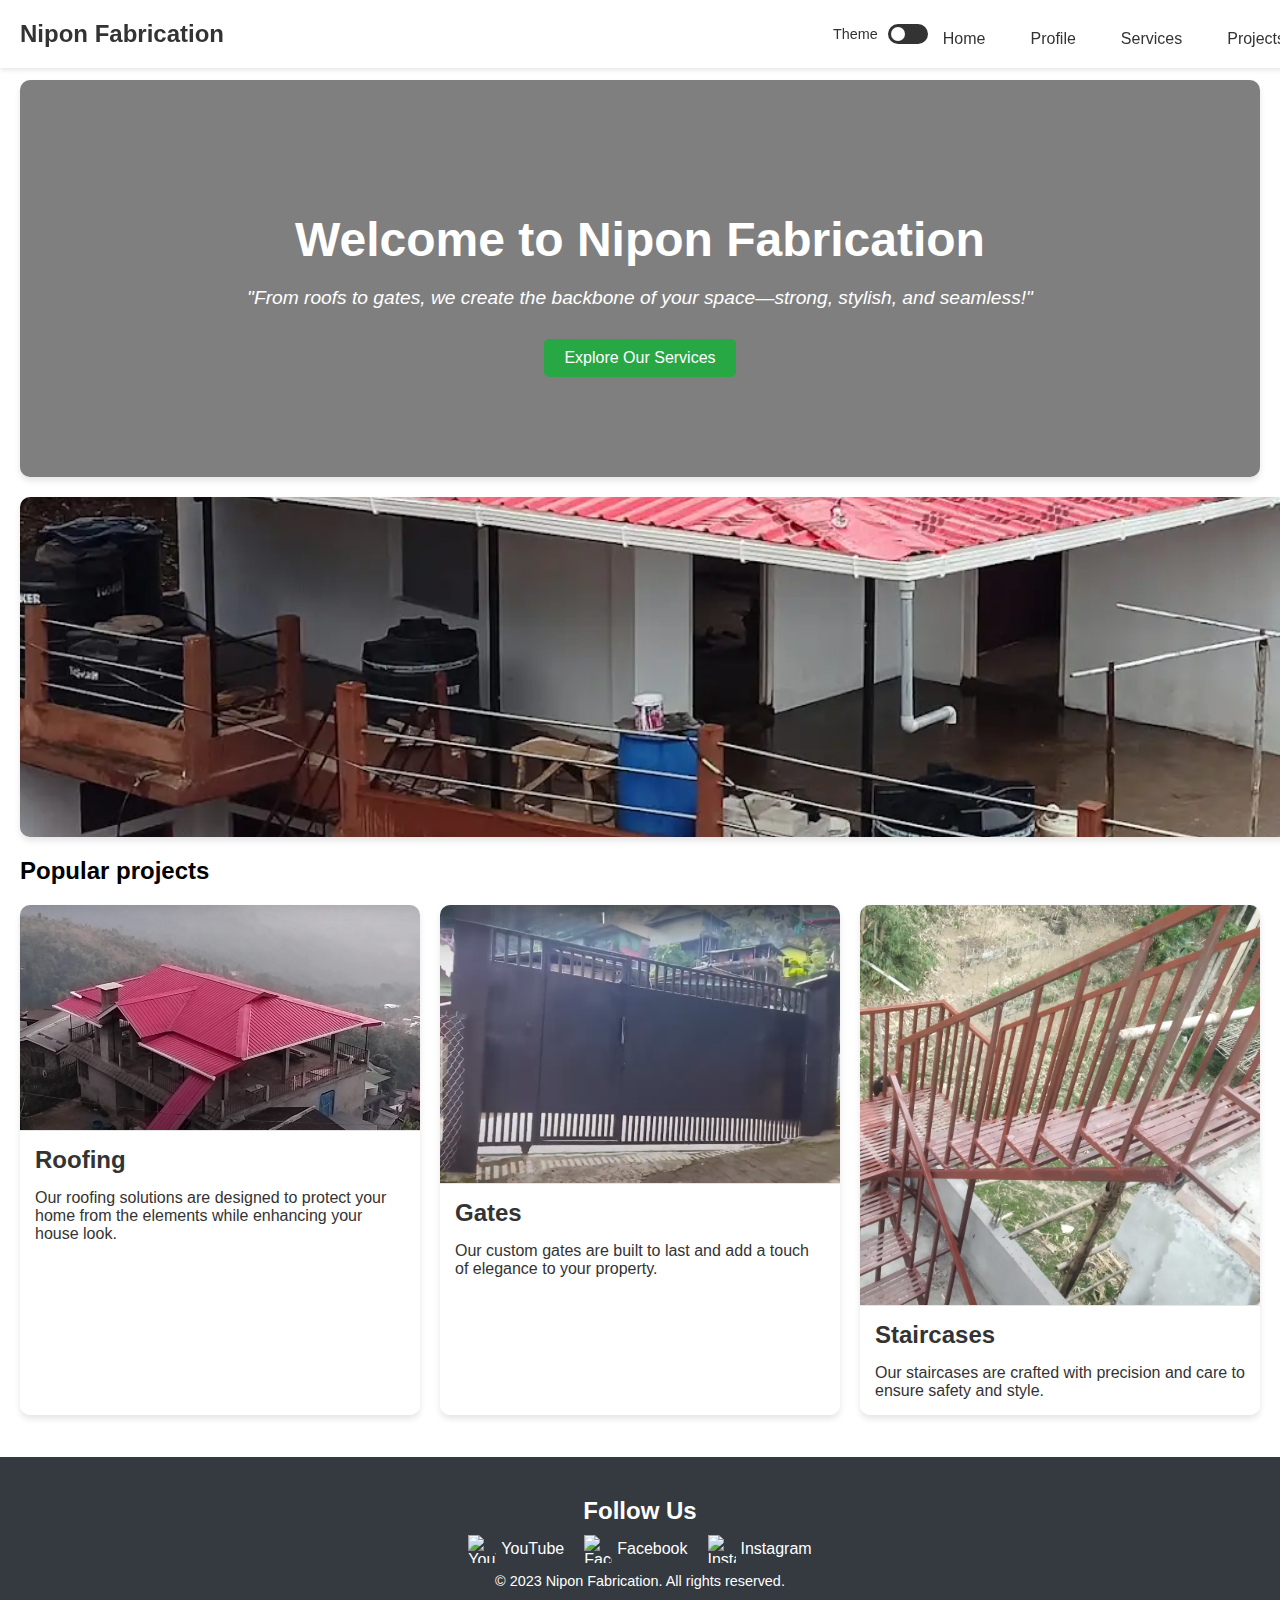
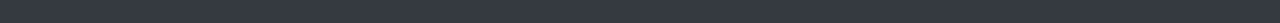
==== index.html @ 6c07084a "Initial commit" ====
<!DOCTYPE html>
<html lang="en">
<head>
    <!-- tag-start -->

    <!-- tag-end -->
    <meta charset="UTF-8">
    <meta name="viewport" content="width=device-width, initial-scale=1.0">
    <title>Nipon Fabrication</title>
    <link rel="stylesheet" href="styles/styles.css">
    <script>
        function toggleDarkMode() {
            const isDarkMode = document.body.classList.toggle('dark-mode');
            document.body.classList.toggle('light-mode', !isDarkMode);
            localStorage.setItem('theme', isDarkMode ? 'dark' : 'light');
        }

        // Apply the saved theme on page load
        document.addEventListener('DOMContentLoaded', () => {
            const savedTheme = localStorage.getItem('theme') || 'light';
            document.body.classList.add(savedTheme + '-mode');
        });
    </script>
    <style>
        .hero-section {
            text-align: center;
            padding: 100px 20px;
            color: var(--text-light);
            background: linear-gradient(to bottom, rgba(0, 0, 0, 0.5), rgba(0, 0, 0, 0.5)), url('/assets/images/hero-bg.jpg');
            background-size: cover;
            background-position: center;
        }
        .hero-section h1 {
            font-size: 3rem;
            margin-bottom: 20px;
        }
        .hero-section p {
            font-size: 1.2rem;
            margin-bottom: 30px;
        }
        .hero-section .cta-button {
            padding: 10px 20px;
            font-size: 1rem;
            color: var(--text-light);
            background-color: var(--accent-color);
            border: none;
            border-radius: 5px;
            cursor: pointer;
            transition: background-color 0.3s ease;
        }
        .hero-section .cta-button:hover {
            background-color: var(--primary-color); /* Red */
        }
    </style>
</head>
<body class="light-mode">

    <!-- DOC HEADER -->

    <header>
        <nav class="parallax-navbar">
            <div style="display: flex; align-items: center; justify-content: space-between; width: 100%;">
                <h1 style="margin: 0; font-size: 1.5rem; color: var(--link-color, #333);">Nipon Fabrication</h1>
                <div class="theme-switch-container" style="margin-left: auto;">
                    <label for="theme-switch" style="font-size: 0.9rem; color: var(--link-color, #333);">
                        Theme
                    </label>
                    <label class="theme-switch">
                        <input id="theme-switch" type="checkbox" onchange="toggleDarkMode()">
                        <span class="theme-switch-slider"></span>
                    </label>
                </div>
            </div>
            <div style="display: flex; gap: 15px; align-items: center; margin-top: 10px;">
                <a href="index.html">Home</a>
                <a href="profile.html">Profile</a>
                <a href="services.html">Services</a>
                <a href="projects.html">Projects</a>
            </div>
        </nav>
    </header>

    <!-- MAIN BODY -->

    <main>
        <section class="hero-section slide-in">
            <h1>Welcome to Nipon Fabrication</h1>
            <p><em>"From roofs to gates, we create the backbone of your space—strong, stylish, and seamless!"</em></p>
            <button class="cta-button" onclick="location.href='services.html'">Explore Our Services</button>
        </section>
        <section class="parallax-section slide-in" style="background-image: url('/assets/images/parallax.webp');">
            <!-- Add content here if needed -->
        </section>
        
        <h2 class="slide-in">Popular projects</h2>
        <div class="project-grid slide-in">
            <div class="project-card">
                <img src="/assets/images/roofingA.png" alt="Project 1" width="100%">
                <h3>Roofing</h3>
                <p>Our roofing solutions are designed to protect your home from the elements while enhancing your house look.</p>
            </div>
            <div class="project-card">
                <img src="/assets/images/gateA.png" alt="Project 2" width="100%">
                <h3>Gates</h3>
                <p>Our custom gates are built to last and add a touch of elegance to your property.</p>
            </div>
            <div class="project-card">
                <img src="/assets/images/stairsA.webp" alt="Project 3" width="100%">
                <h3>Staircases</h3>
                <p>Our staircases are crafted with precision and care to ensure safety and style.</p>
            </div>
        </div>
    </main>

    <!-- DOC FOOTER -->
    <footer>
        <h2>Follow Us</h2>
        <div class="social-links">
            <a href="https://www.youtube.com/@niponfabrication4339" target="_blank">
                <img class="icon" width="28" height="28" src="https://img.icons8.com/color/48/youtube-play.png" alt="YouTube"> YouTube
            </a>
            <a href="https://www.facebook.com/profile.php?id=100083563080741" target="_blank">
                <img width="28" height="28" src="https://img.icons8.com/color/48/facebook-new.png" alt="Facebook"> Facebook
            </a>
            <a href="https://www.instagram.com/nipon_fabrication_/?hl=en" target="_blank">
                <img width="28" height="28" src="https://img.icons8.com/color/48/instagram-new--v1.png" alt="Instagram"> Instagram
            </a>
        </div>
        <p>&copy; 2023 Nipon Fabrication. All rights reserved.</p>
    </footer>
</body>
</html>
---- styles/styles.css ----
body {
    margin: 0;
    padding-top: 60px;
    transition: background 0.3s ease, color 0.3s ease;
    font-family: Arial, sans-serif;
}
main {
    padding: 20px;
}
footer {
    padding: 20px;
    text-align: center;
}
body.light-mode {
    --navbar-bg: rgba(255, 255, 255, 0.8);
    --link-color: #333;
    --link-hover-color: #007bff;
    background: #fff;
    color: #000;
}
body.dark-mode {
    --navbar-bg: rgba(0, 0, 0, 0.8);
    --link-color: #fff;
    --link-hover-color: #00bfff;
    background: #121212;
    color: #fff;
}
.parallax-section {
    width: 100%;
    height: 300px;
    background-size: cover;
    background-position: center;
    background-attachment: fixed;
}
.parallax-navbar {
    position: fixed;
    top: 0;
    width: 100%;
    z-index: 1000;
    background: rgba(255, 255, 255, 0.8); /* Set background to white */
    backdrop-filter: blur(10px);
    box-shadow: 0 2px 5px rgba(0, 0, 0, 0.1);
    display: flex;
    justify-content: space-between;
    align-items: center;
    padding: 10px 20px;
    transition: background 0.3s ease;
    color: var(--link-color, #333);
}
.theme-switch-container {
    margin-left: auto;
    display: flex;
    align-items: center;
}
.theme-switch {
    position: relative;
    display: inline-block;
    width: 40px;
    height: 20px;
    margin-left: 10px;
}
.theme-switch input {
    opacity: 0;
    width: 0;
    height: 0;
}
.theme-switch-slider {
    position: absolute;
    cursor: pointer;
    top: 0;
    left: 0;
    right: 0;
    bottom: 0;
    background-color: var(--link-color, #333);
    border-radius: 20px;
    transition: background-color 0.3s ease;
}
.theme-switch-slider:before {
    position: absolute;
    content: '';
    height: 14px;
    width: 14px;
    left: 3px;
    bottom: 3px;
    background-color: white;
    border-radius: 50%;
    transition: transform 0.3s ease;
}
input:checked + .theme-switch-slider {
    background-color: var(--link-hover-color, #007bff);
}
input:checked + .theme-switch-slider:before {
    transform: translateX(20px);
}
.parallax-navbar a {
    text-decoration: none;
    color: var(--link-color, #333); /* Default link color */
    padding: 10px 15px;
    display: inline-block;
    position: relative;
    transition: color 0.3s ease;
}
.parallax-navbar a::after {
    content: '';
    position: absolute;
    left: 0;
    bottom: 0;
    width: 0;
    height: 2px;
    background-color: var(--primary-color); /* Underline matches hover color */
    transition: width 0.3s ease;
}
.parallax-navbar a:hover::after {
    width: 100%;
}
.parallax-navbar a:hover {
    color: var(--primary-color); /* Change to primary color on hover */
}
.navbar-toggle {
    cursor: pointer;
    padding: 5px 10px;
    background: none;
    margin-right: 40px;
    font-size: 14px;
    border: 1px solid;
    border-radius: 5px;
    color: var(--link-color, #333);
    transition: 0.5s ease;
}
.navbar-toggle:hover {
    background-color: black;
    color: white;
    transition: 0.5s ease;
}
body.dark-mode .navbar-toggle {
    background-color: black;
    border: 1px solid white;
    color: white;
    transition: 0.5s ease;
}
body.dark-mode .navbar-toggle:hover {
    background-color: white;
    color: black;
    transition: 0.5s ease;
}
.project-grid {
    display: grid;
    grid-template-columns: repeat(auto-fit, minmax(300px, 1fr));
    gap: 20px;
    margin-top: 20px;
}
.project-card {
    background: var(--navbar-bg, rgba(255, 255, 255, 0.8));
    border-radius: 10px;
    box-shadow: 0 4px 6px rgba(0, 0, 0, 0.1);
    overflow: hidden;
    transition: transform 0.3s ease, box-shadow 0.3s ease;
}
.project-card img {
    display: block;
    width: 100%;
    height: auto;
    border-bottom: 1px solid rgba(0, 0, 0, 0.1);
}
.project-card h3 {
    margin: 15px;
    font-size: 1.5rem;
    color: var(--link-color, #333);
}
.project-card p {
    margin: 0 15px 15px;
    font-size: 1rem;
    color: var(--link-color, #555);
}
.project-card:hover {
    transform: translateY(-5px);
    box-shadow: 0 6px 10px rgba(0, 0, 0, 0.15);
}
.project-list {
    list-style-type: none;
    padding: 0;
    margin: 20px 0;
    font-size: 1.1rem;
    color: var(--link-color, #333);
}
.project-list li {
    margin-bottom: 10px;
    transition: transform 0.3s ease, color 0.3s ease;
}
.project-list li a {
    text-decoration: none;
    color: var(--link-color, #333);
    padding: 5px 10px;
    border-radius: 5px;
    transition: background-color 0.3s ease, color 0.3s ease;
}
.project-list li a:hover {
    background-color: var(--link-hover-color, #007bff);
    color: white;
}
.project-list li:hover {
    transform: translateX(5px);
}
@keyframes fadeIn {
    from {
        opacity: 0;
        transform: translateY(20px);
    }
    to {
        opacity: 1;
        transform: translateY(0);
    }
}
.hero-section, .project-card {
    animation: fadeIn 0.8s ease-in-out;
}
@keyframes slideIn {
    from {
        transform: translateX(-100%);
        opacity: 0;
    }
    to {
        transform: translateX(0);
        opacity: 1;
    }
}

.slide-in {
    animation: slideIn 0.8s ease-in-out;
}
@media (max-width: 768px) {
    .parallax-navbar {
        flex-direction: column;
        align-items: flex-start;
    }
    .parallax-navbar a {
        padding: 5px 10px;
    }
    .hero-section h1 {
        font-size: 2rem;
    }
    .hero-section p {
        font-size: 1rem;
    }
    .hero-section .cta-button {
        font-size: 0.9rem;
        padding: 8px 15px;
    }
    .project-card h3 {
        font-size: 1.2rem;
    }
    .project-card p {
        font-size: 0.9rem;
    }
}
@media (max-width: 768px) {
    .project-list {
        font-size: 1rem;
        padding: 0 10px;
    }
    .project-list li {
        margin-bottom: 8px;
    }
    .project-list li a {
        padding: 8px 12px;
        font-size: 0.9rem;
    }
}
iframe {
    width: 100%;
    margin-bottom: 20px;
    height: 250px;
    border: 2px solid blue;
    border-radius: 10px;
}
iframe:hover {
    border: 2px solid red;
}
h4 {
    margin-top: 15px;
    font-size: 1.2rem;
    text-align: center;
    color: var(--link-color, #333);
    font-weight: bold;
}
.center {
    text-align: center;
}
.btn {
    background-color: red;
    color: white;
    border: 2px solid transparent;
    border-radius: 10px;
    padding: 5px 10px;
}
.btn:hover {
    background-color: white;
    color: red;
    border: 2px solid red;
    box-shadow: 3px 2px 4px;
}
.btn:active {
    background: linear-gradient(red, white);
    color: black;
}
.profile-container {
    text-align: center;
    margin-top: 50px;
}
.profile-card {
    max-width: 600px;
    margin: 0 auto;
    background: var(--navbar-bg, rgba(255, 255, 255, 0.8));
    border: 2px solid black;
    border-radius: 10px;
    overflow: hidden;
}
.profile-header {
    background-color: black;
    color: white;
    padding: 15px;
}
.profile-body {
    padding: 20px;
}
.profile-image {
    border-radius: 50%;
    width: 150px;
    margin: 10px 0;
}
.profile-name {
    margin-top: 15px;
    font-size: 1.5rem;
    font-weight: bold;
}
.profile-title {
    font-size: 1.2rem;
    color: var(--link-color, #555);
}
.profile-quote {
    font-style: italic;
    margin: 10px 0;
}
.skills-list {
    list-style: none;
    padding: 0;
    margin: 10px 0;
    text-align: left;
}
.skills-list li {
    margin: 5px 0;
}
.section-title {
    margin-top: 20px;
    font-size: 1.3rem;
    font-weight: bold;
}
.video-container {
    margin-top: 20px;
    height: 250px;
    border: 2px solid blue;
    border-radius: 10px;
    overflow: hidden;
}
.video-container iframe {
    width: 100%;
    height: 250px;
}
#location {
    text-decoration: none;
    color: green;
    font-size: 1rem;
}
#location:hover {
    text-decoration: underline;
}
#location:active {
    color: red;
}
footer {
    background-color: var(--background-dark);
    color: var(--text-light);
    text-align: center;
    padding: 20px;
    margin-top: 20px;
    border-top: 2px solid white;
}
footer h2 {
    font-size: 1.5rem;
    margin-bottom: 10px;
}
footer .social-links {
    display: flex;
    justify-content: center;
    gap: 20px;
    margin-bottom: 10px;
}
footer .social-links a {
    text-decoration: none;
    color: white;
    font-size: 1rem;
    display: flex;
    align-items: center;
    gap: 5px;
    transition: color 0.3s ease;
}
footer .social-links a:hover {
    color: #00bfff;
}
footer p {
    font-size: 0.9rem;
    margin-top: 10px;
}
section {
    background-color: var(--background-light);
    color: var(--text-dark);
    padding: 20px;
    margin-bottom: 20px;
    border-radius: 10px;
    box-shadow: 0 4px 6px rgba(0, 0, 0, 0.1);
}
section h2 {
    color: var(--primary-color);
}
section img {
    margin: 15px 0;
    border-radius: 10px;
    box-shadow: 0 4px 6px rgba(0, 0, 0, 0.1);
    border: 2px solid var(--primary-color);
}
:root {
    --primary-color: #ff0000;
    --secondary-color: #6c757d;
    --accent-color: #28a745;
    --background-light: #f8f9fa;
    --background-dark: #343a40;
    --text-light: #ffffff;
    --text-dark: #212529;
}
.hero-section {
    background: linear-gradient(to bottom, rgba(0, 0, 0, 0.5), rgba(0, 0, 0, 0.5)), url('/assets/images/hero-bg.jpg');
    background-size: cover;
    background-position: center;
    color: var(--text-light);
}
.hero-section .cta-button {
    background-color: var(--accent-color);
    color: var(--text-light);
}
.hero-section .cta-button:hover {
    background-color: var(--primary-color);
}
footer a {
    color: var(--accent-color);
}
footer a:hover {
    color: var(--primary-color);
}
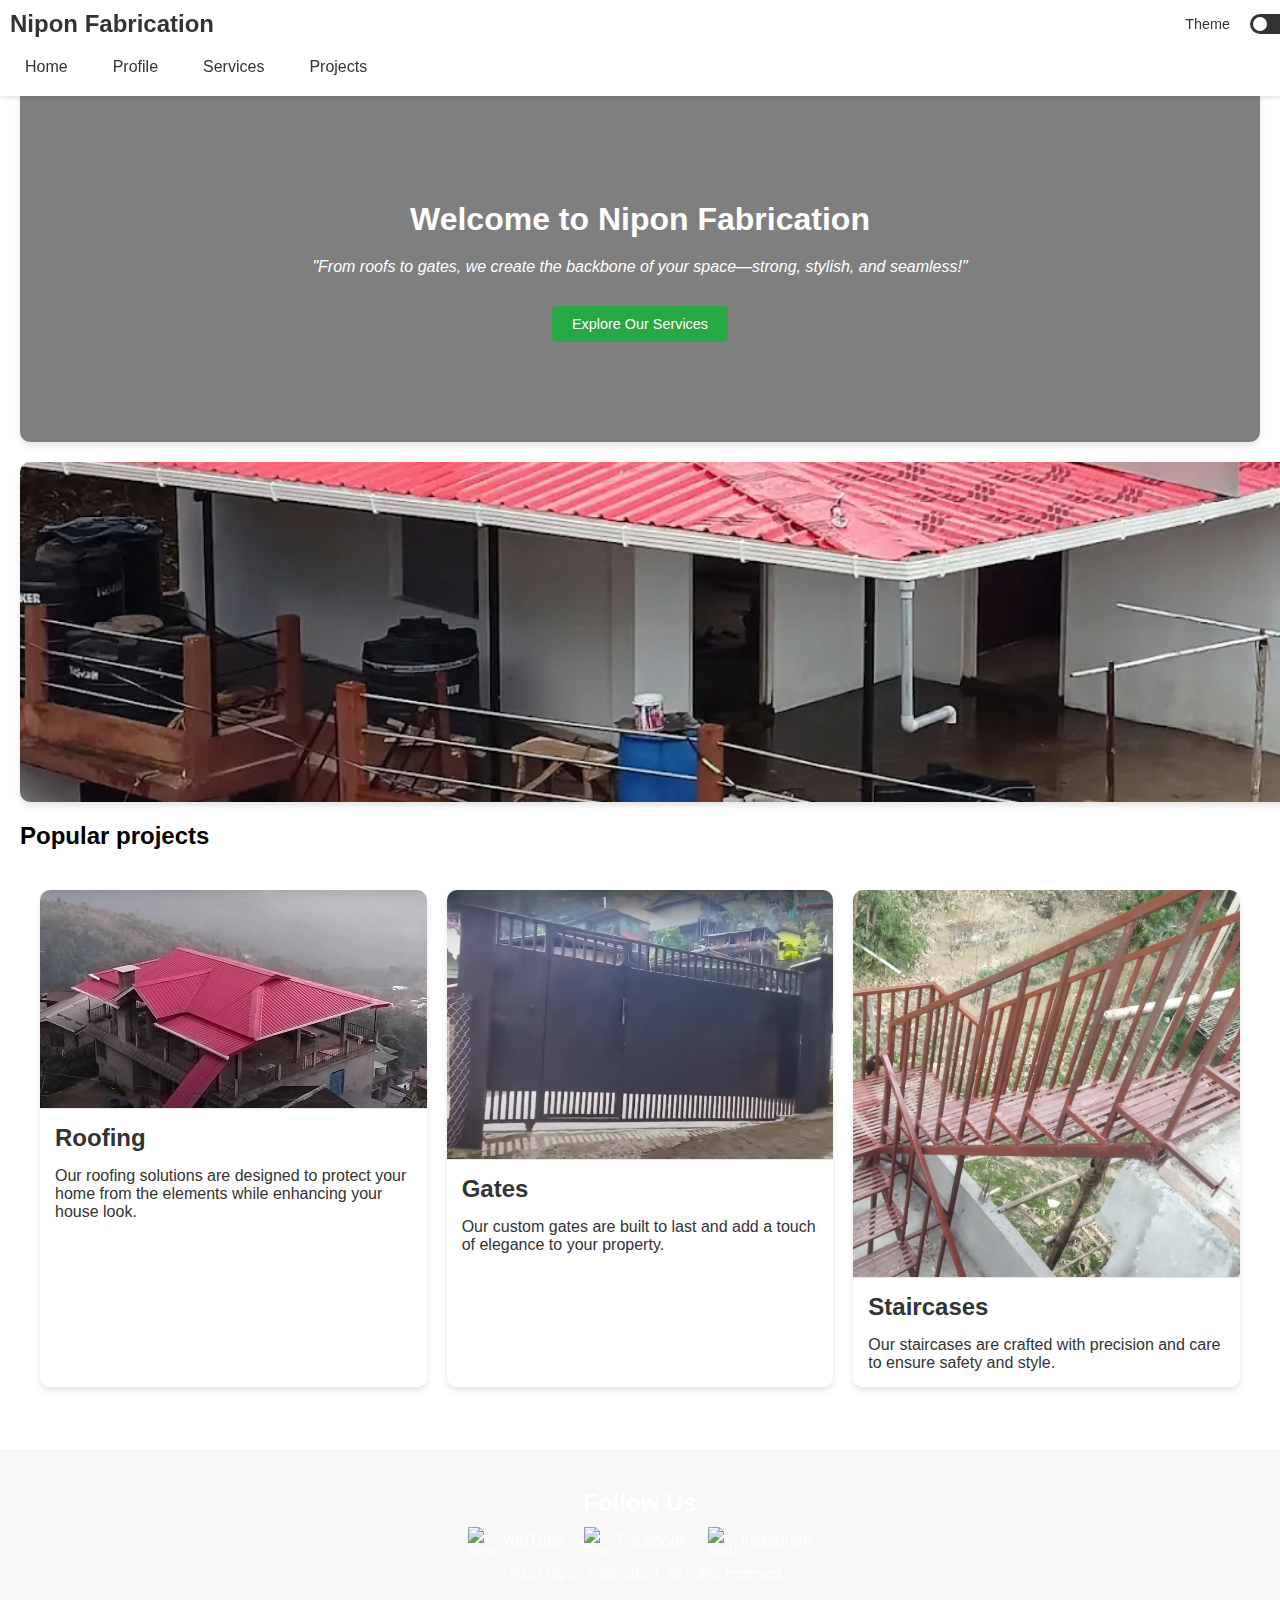
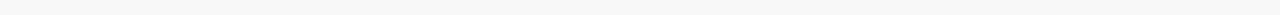
==== commit fbf7b0a3: "meta tags and footer edit" ====
--- a/index.html
+++ b/index.html
@@ -2,10 +2,24 @@
 <html lang="en">
 <head>
     <!-- tag-start -->
-
+    <meta name="google-site-verification" content="QxMT72YANimCksAfZeK-Dw8p7XsM5CVcvr-SfxAQTSU" />
     <!-- tag-end -->
     <meta charset="UTF-8">
-    <meta name="viewport" content="width=device-width, initial-scale=1.0">
+    <meta name="viewport" content="width=device-width, initial-scale=1.0, maximum-scale=1.0, user-scalable=no">
+    <meta name="description" content="Nipon Fabrication offers high-quality roofing, gates, and staircases to enhance your space with strength, style, and precision.">
+    <meta name="keywords" content="Nipon Fabrication, roofing, gates, staircases, metal fabrication, custom gates, home improvement">
+    <meta name="author" content="Nipon Fabrication">
+    <meta name="robots" content="index, follow">
+    <link rel="icon" href="/assets/images/owner.jpg" type="image/x-icon">
+    <meta property="og:title" content="Nipon Fabrication">
+    <meta property="og:description" content="Nipon Fabrication offers high-quality roofing, gates, and staircases to enhance your space with strength, style, and precision.">
+    <meta property="og:image" content="/assets/images/og-image.jpg">
+    <meta property="og:url" content="https://www.nipon.netlify.app/">
+    <meta property="og:type" content="website">
+    <meta name="twitter:card" content="summary_large_image">
+    <meta name="twitter:title" content="Nipon Fabrication">
+    <meta name="twitter:description" content="Nipon Fabrication offers high-quality roofing, gates, and staircases to enhance your space with strength, style, and precision.">
+    <meta name="twitter:image" content="/assets/images/og-image.jpg">
     <title>Nipon Fabrication</title>
     <link rel="stylesheet" href="styles/styles.css">
     <script>
@@ -50,6 +64,70 @@
         }
         .hero-section .cta-button:hover {
             background-color: var(--primary-color); /* Red */
+        }
+        /* Responsive styles */
+        body {
+            margin: 0;
+            font-family: Arial, sans-serif;
+        }
+
+        .parallax-navbar {
+            display: flex;
+            flex-wrap: wrap;
+            padding: 10px;
+            background-color: #fff;
+            box-shadow: 0 2px 5px rgba(0, 0, 0, 0.1);
+        }
+
+        .parallax-navbar h1 {
+            font-size: 1.2rem;
+        }
+
+        .parallax-navbar div {
+            display: flex;
+            flex-wrap: wrap;
+            gap: 10px;
+        }
+
+        .hero-section h1 {
+            font-size: 2rem;
+        }
+
+        .hero-section p {
+            font-size: 1rem;
+        }
+
+        .hero-section .cta-button {
+            font-size: 0.9rem;
+        }
+
+        .project-grid {
+            display: grid;
+            grid-template-columns: repeat(auto-fit, minmax(250px, 1fr));
+            gap: 20px;
+            padding: 20px;
+        }
+
+        .project-card img {
+            max-width: 100%;
+            height: auto;
+        }
+
+        footer {
+            text-align: center;
+            padding: 20px;
+            background-color: #f8f8f8;
+        }
+
+        .social-links {
+            display: flex;
+            justify-content: center;
+            gap: 15px;
+            flex-wrap: wrap;
+        }
+
+        .social-links a {
+            font-size: 0.9rem;
         }
     </style>
 </head>
--- a/styles/styles.css
+++ b/styles/styles.css
@@ -10,6 +10,7 @@
 footer {
     padding: 20px;
     text-align: center;
+    background-color: #121212;
 }
 body.light-mode {
     --navbar-bg: rgba(255, 255, 255, 0.8);
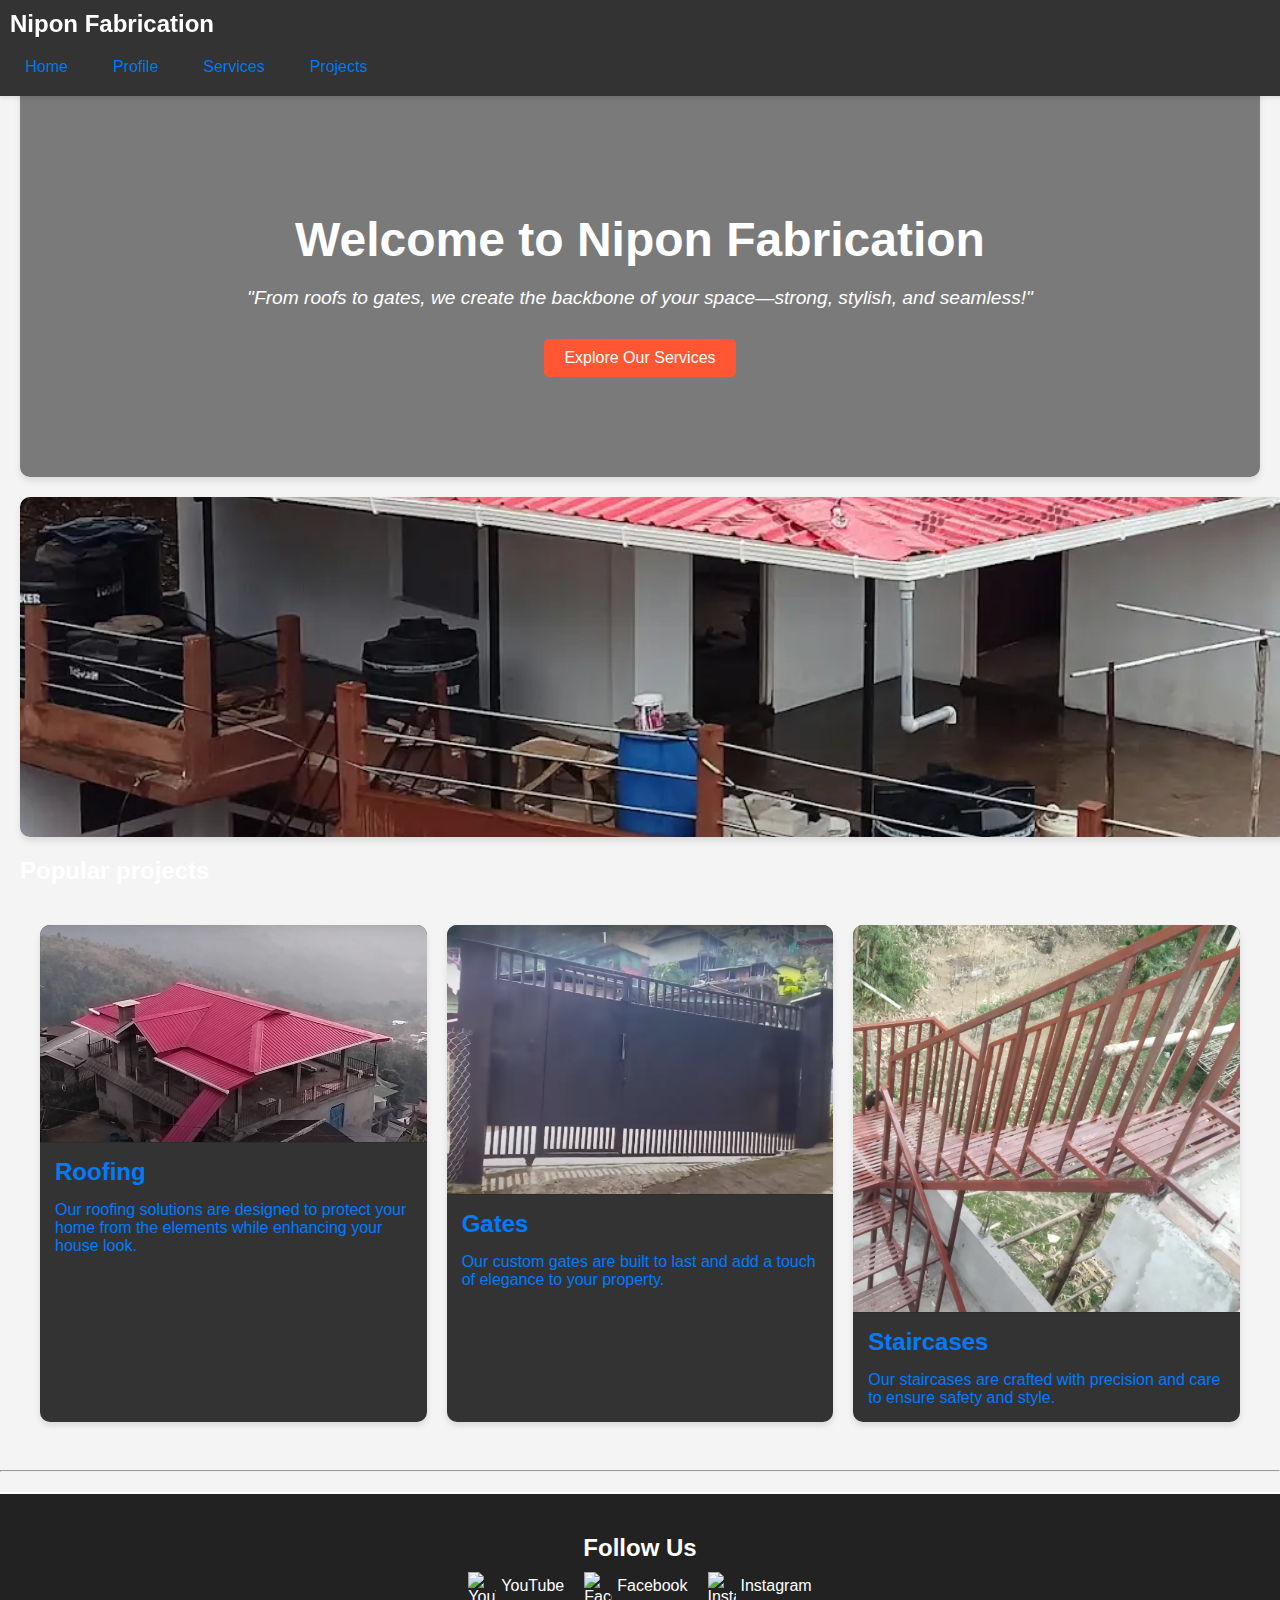
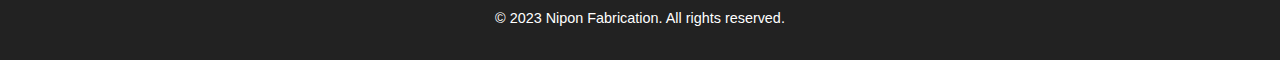
==== commit c9fb1dfa: "redesign" ====
--- a/index.html
+++ b/index.html
@@ -22,20 +22,59 @@
     <meta name="twitter:image" content="/assets/images/og-image.jpg">
     <title>Nipon Fabrication</title>
     <link rel="stylesheet" href="styles/styles.css">
-    <script>
-        function toggleDarkMode() {
-            const isDarkMode = document.body.classList.toggle('dark-mode');
-            document.body.classList.toggle('light-mode', !isDarkMode);
-            localStorage.setItem('theme', isDarkMode ? 'dark' : 'light');
+    <style>
+        :root {
+            --navbar-bg: #333; /* Default navbar background */
+            --footer-bg: #222; /* Default footer background */
+            --text-light: #fff; /* Default text color */
+            --link-color: #007BFF; /* Default link color */
+            --link-hover-color: #0056b3; /* Link hover color */
+            --accent-color: #FF5733; /* Accent color */
+            --primary-color: #C70039; /* Primary color */
         }
 
-        // Apply the saved theme on page load
-        document.addEventListener('DOMContentLoaded', () => {
-            const savedTheme = localStorage.getItem('theme') || 'light';
-            document.body.classList.add(savedTheme + '-mode');
-        });
-    </script>
-    <style>
+        body {
+            margin: 0;
+            font-family: Arial, sans-serif;
+            color: var(--text-light);
+            background-color: #f4f4f4; /* Default background color */
+        }
+
+        .parallax-navbar {
+            display: flex;
+            flex-wrap: wrap;
+            padding: 10px;
+            background-color: var(--navbar-bg);
+            box-shadow: 0 2px 5px rgba(0, 0, 0, 0.1);
+        }
+
+        .parallax-navbar a {
+            color: var(--link-color);
+            text-decoration: none;
+            transition: color 0.3s ease;
+        }
+
+        .parallax-navbar a:hover {
+            color: var(--link-hover-color);
+        }
+
+        footer {
+            text-align: center;
+            padding: 20px;
+            background-color: var(--footer-bg);
+            color: var(--text-light);
+        }
+
+        .social-links a {
+            color: var(--link-color);
+            text-decoration: none;
+            transition: color 0.3s ease;
+        }
+
+        .social-links a:hover {
+            color: var(--link-hover-color);
+        }
+
         .hero-section {
             text-align: center;
             padding: 100px 20px;
@@ -66,41 +105,6 @@
             background-color: var(--primary-color); /* Red */
         }
         /* Responsive styles */
-        body {
-            margin: 0;
-            font-family: Arial, sans-serif;
-        }
-
-        .parallax-navbar {
-            display: flex;
-            flex-wrap: wrap;
-            padding: 10px;
-            background-color: #fff;
-            box-shadow: 0 2px 5px rgba(0, 0, 0, 0.1);
-        }
-
-        .parallax-navbar h1 {
-            font-size: 1.2rem;
-        }
-
-        .parallax-navbar div {
-            display: flex;
-            flex-wrap: wrap;
-            gap: 10px;
-        }
-
-        .hero-section h1 {
-            font-size: 2rem;
-        }
-
-        .hero-section p {
-            font-size: 1rem;
-        }
-
-        .hero-section .cta-button {
-            font-size: 0.9rem;
-        }
-
         .project-grid {
             display: grid;
             grid-template-columns: repeat(auto-fit, minmax(250px, 1fr));
@@ -111,12 +115,6 @@
         .project-card img {
             max-width: 100%;
             height: auto;
-        }
-
-        footer {
-            text-align: center;
-            padding: 20px;
-            background-color: #f8f8f8;
         }
 
         .social-links {
@@ -131,23 +129,11 @@
         }
     </style>
 </head>
-<body class="light-mode">
-
-    <!-- DOC HEADER -->
-
+<body>
     <header>
         <nav class="parallax-navbar">
             <div style="display: flex; align-items: center; justify-content: space-between; width: 100%;">
-                <h1 style="margin: 0; font-size: 1.5rem; color: var(--link-color, #333);">Nipon Fabrication</h1>
-                <div class="theme-switch-container" style="margin-left: auto;">
-                    <label for="theme-switch" style="font-size: 0.9rem; color: var(--link-color, #333);">
-                        Theme
-                    </label>
-                    <label class="theme-switch">
-                        <input id="theme-switch" type="checkbox" onchange="toggleDarkMode()">
-                        <span class="theme-switch-slider"></span>
-                    </label>
-                </div>
+                <h1 style="margin: 0; font-size: 1.5rem; color: var(--text-light);">Nipon Fabrication</h1>
             </div>
             <div style="display: flex; gap: 15px; align-items: center; margin-top: 10px;">
                 <a href="index.html">Home</a>
@@ -189,8 +175,7 @@
             </div>
         </div>
     </main>
-
-    <!-- DOC FOOTER -->
+    <hr>
     <footer>
         <h2>Follow Us</h2>
         <div class="social-links">
--- a/styles/styles.css
+++ b/styles/styles.css
@@ -3,6 +3,9 @@
     padding-top: 60px;
     transition: background 0.3s ease, color 0.3s ease;
     font-family: Arial, sans-serif;
+}
+html{
+    scroll-behavior:smooth;
 }
 main {
     padding: 20px;
@@ -58,7 +61,7 @@
     display: inline-block;
     width: 40px;
     height: 20px;
-    margin-left: 10px;
+    margin-right: 40px;
 }
 .theme-switch input {
     opacity: 0;
@@ -192,6 +195,9 @@
     text-decoration: none;
     color: var(--link-color, #333);
     padding: 5px 10px;
+    width: 90%;
+    display: block;
+    background-color: grey;
     border-radius: 5px;
     transition: background-color 0.3s ease, color 0.3s ease;
 }
@@ -270,12 +276,8 @@
 iframe {
     width: 100%;
     margin-bottom: 20px;
-    height: 250px;
-    border: 2px solid blue;
-    border-radius: 10px;
-}
-iframe:hover {
-    border: 2px solid red;
+    height: 300px;
+    border-radius: 10px;
 }
 h4 {
     margin-top: 15px;
@@ -288,21 +290,27 @@
     text-align: center;
 }
 .btn {
-    background-color: red;
-    color: white;
-    border: 2px solid transparent;
-    border-radius: 10px;
-    padding: 5px 10px;
-}
-.btn:hover {
     background-color: white;
     color: red;
     border: 2px solid red;
+    border-radius: 10px;
+    padding: 5px 10px;
+}
+.btn:hover {
+    background-color: red;
+    color: white;
+    border: 2.3px solid red;
     box-shadow: 3px 2px 4px;
 }
 .btn:active {
-    background: linear-gradient(red, white);
+    background: white;
+    border: 2px solid black;
     color: black;
+}
+.btn:visited{
+    background: white;
+    border: 2px solid grey;
+    color: grey;
 }
 .profile-container {
     text-align: center;
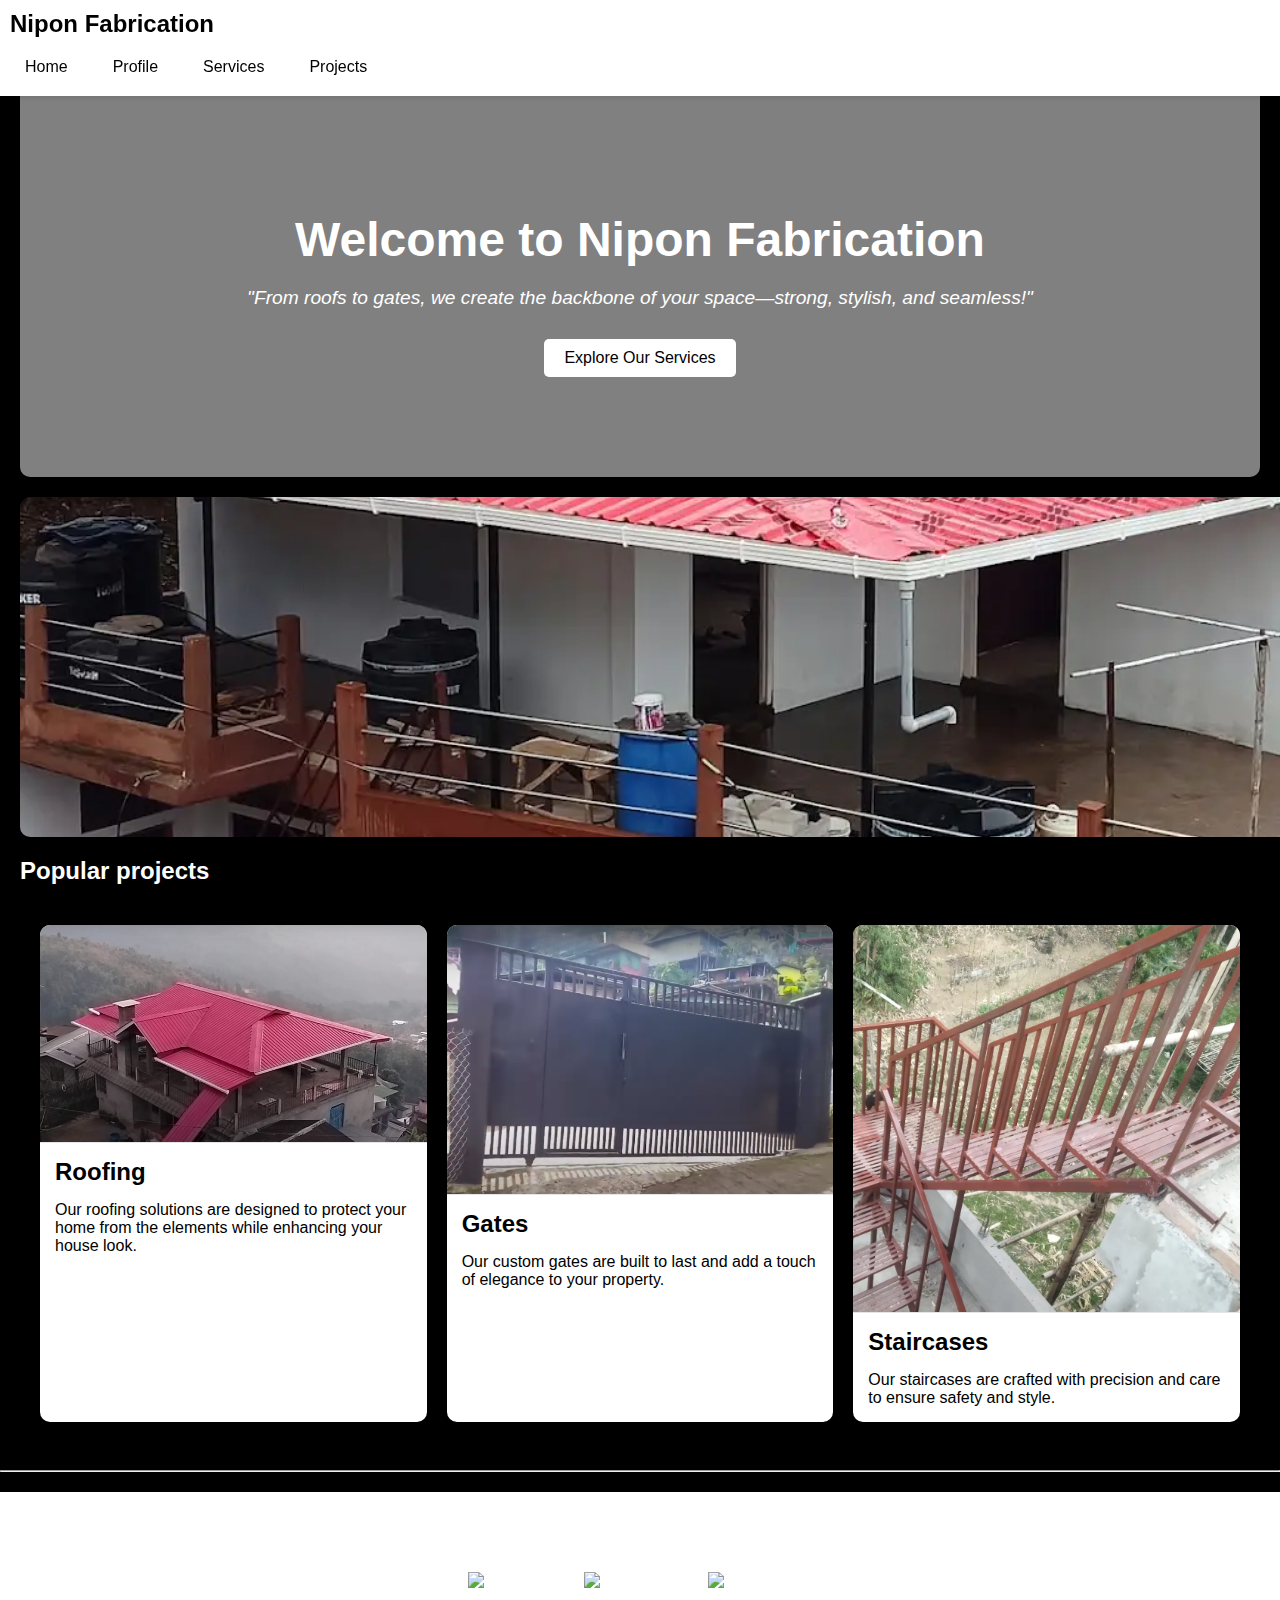
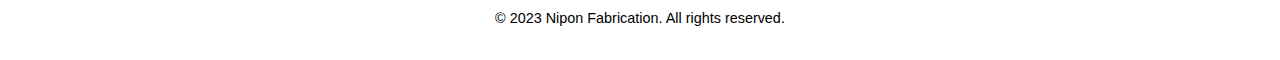
==== commit cd590836: "idk" ====
--- a/index.html
+++ b/index.html
@@ -1,16 +1,16 @@
 <!DOCTYPE html>
 <html lang="en">
 <head>
-    <!-- tag-start -->
+    <!-- Meta Tags -->
     <meta name="google-site-verification" content="QxMT72YANimCksAfZeK-Dw8p7XsM5CVcvr-SfxAQTSU" />
-    <!-- tag-end -->
     <meta charset="UTF-8">
     <meta name="viewport" content="width=device-width, initial-scale=1.0, maximum-scale=1.0, user-scalable=no">
     <meta name="description" content="Nipon Fabrication offers high-quality roofing, gates, and staircases to enhance your space with strength, style, and precision.">
     <meta name="keywords" content="Nipon Fabrication, roofing, gates, staircases, metal fabrication, custom gates, home improvement">
     <meta name="author" content="Nipon Fabrication">
     <meta name="robots" content="index, follow">
-    <link rel="icon" href="/assets/images/owner.jpg" type="image/x-icon">
+
+    <!-- Social Media Meta Tags -->
     <meta property="og:title" content="Nipon Fabrication">
     <meta property="og:description" content="Nipon Fabrication offers high-quality roofing, gates, and staircases to enhance your space with strength, style, and precision.">
     <meta property="og:image" content="/assets/images/og-image.jpg">
@@ -20,26 +20,43 @@
     <meta name="twitter:title" content="Nipon Fabrication">
     <meta name="twitter:description" content="Nipon Fabrication offers high-quality roofing, gates, and staircases to enhance your space with strength, style, and precision.">
     <meta name="twitter:image" content="/assets/images/og-image.jpg">
+
+    <!-- Favicon -->
+    <link rel="icon" href="/assets/images/owner.jpg" type="image/x-icon">
+
+    <!-- Title -->
     <title>Nipon Fabrication</title>
+
+    <!-- Stylesheet -->
     <link rel="stylesheet" href="styles/styles.css">
+
+    <!-- Inline Styles -->
     <style>
         :root {
-            --navbar-bg: #333; /* Default navbar background */
-            --footer-bg: #222; /* Default footer background */
-            --text-light: #fff; /* Default text color */
-            --link-color: #007BFF; /* Default link color */
-            --link-hover-color: #0056b3; /* Link hover color */
-            --accent-color: #FF5733; /* Accent color */
-            --primary-color: #C70039; /* Primary color */
-        }
-
+            /* Color Variables */
+            --navbar-bg: #fff;
+            --footer-bg: #fff;
+            --text-light: #000;
+            --link-color: #000;
+            --link-hover-color: #666;
+            --accent-color: #fff;
+            --primary-color: #fff;
+        }
+
+        /* General Body Styling */
         body {
             margin: 0;
             font-family: Arial, sans-serif;
             color: var(--text-light);
-            background-color: #f4f4f4; /* Default background color */
-        }
-
+            background-color: #000;
+        }
+
+        /* Headings Styling */
+        h1, h2, h3 {
+            color: #fff;
+        }
+
+        /* Navbar Styling */
         .parallax-navbar {
             display: flex;
             flex-wrap: wrap;
@@ -58,6 +75,7 @@
             color: var(--link-hover-color);
         }
 
+        /* Footer Styling */
         footer {
             text-align: center;
             padding: 20px;
@@ -75,22 +93,26 @@
             color: var(--link-hover-color);
         }
 
+        /* Hero Section Styling */
         .hero-section {
             text-align: center;
             padding: 100px 20px;
             color: var(--text-light);
-            background: linear-gradient(to bottom, rgba(0, 0, 0, 0.5), rgba(0, 0, 0, 0.5)), url('/assets/images/hero-bg.jpg');
+            background: linear-gradient(to bottom, rgba(255, 255, 255, 0.5), rgba(255, 255, 255, 0.5)), url('/assets/images/hero-bg.jpg');
             background-size: cover;
             background-position: center;
         }
+
         .hero-section h1 {
             font-size: 3rem;
             margin-bottom: 20px;
         }
+
         .hero-section p {
             font-size: 1.2rem;
             margin-bottom: 30px;
         }
+
         .hero-section .cta-button {
             padding: 10px 20px;
             font-size: 1rem;
@@ -101,10 +123,12 @@
             cursor: pointer;
             transition: background-color 0.3s ease;
         }
+
         .hero-section .cta-button:hover {
-            background-color: var(--primary-color); /* Red */
-        }
-        /* Responsive styles */
+            background-color: var(--primary-color);
+        }
+
+        /* Project Grid Styling */
         .project-grid {
             display: grid;
             grid-template-columns: repeat(auto-fit, minmax(250px, 1fr));
@@ -117,6 +141,7 @@
             height: auto;
         }
 
+        /* Social Links Styling */
         .social-links {
             display: flex;
             justify-content: center;
@@ -127,9 +152,13 @@
         .social-links a {
             font-size: 0.9rem;
         }
+        p em{
+            color: white ;
+        }
     </style>
 </head>
 <body>
+    <!-- Header Section -->
     <header>
         <nav class="parallax-navbar">
             <div style="display: flex; align-items: center; justify-content: space-between; width: 100%;">
@@ -144,18 +173,21 @@
         </nav>
     </header>
 
-    <!-- MAIN BODY -->
-
+    <!-- Main Content -->
     <main>
+        <!-- Hero Section -->
         <section class="hero-section slide-in">
             <h1>Welcome to Nipon Fabrication</h1>
             <p><em>"From roofs to gates, we create the backbone of your space—strong, stylish, and seamless!"</em></p>
             <button class="cta-button" onclick="location.href='services.html'">Explore Our Services</button>
         </section>
+
+        <!-- Parallax Section -->
         <section class="parallax-section slide-in" style="background-image: url('/assets/images/parallax.webp');">
             <!-- Add content here if needed -->
         </section>
-        
+
+        <!-- Popular Projects Section -->
         <h2 class="slide-in">Popular projects</h2>
         <div class="project-grid slide-in">
             <div class="project-card">
@@ -175,6 +207,8 @@
             </div>
         </div>
     </main>
+
+    <!-- Footer Section -->
     <hr>
     <footer>
         <h2>Follow Us</h2>
--- a/styles/styles.css
+++ b/styles/styles.css
@@ -1,20 +1,29 @@
+/* General Body Styling */
 body {
     margin: 0;
     padding-top: 60px;
     transition: background 0.3s ease, color 0.3s ease;
     font-family: Arial, sans-serif;
 }
-html{
-    scroll-behavior:smooth;
-}
+
+/* Smooth Scrolling */
+html {
+    scroll-behavior: smooth;
+}
+
+/* Main Content Styling */
 main {
     padding: 20px;
 }
+
+/* Footer Styling */
 footer {
     padding: 20px;
     text-align: center;
     background-color: #121212;
 }
+
+/* Light Mode Styling */
 body.light-mode {
     --navbar-bg: rgba(255, 255, 255, 0.8);
     --link-color: #333;
@@ -22,6 +31,8 @@
     background: #fff;
     color: #000;
 }
+
+/* Dark Mode Styling */
 body.dark-mode {
     --navbar-bg: rgba(0, 0, 0, 0.8);
     --link-color: #fff;
@@ -29,6 +40,8 @@
     background: #121212;
     color: #fff;
 }
+
+/* Parallax Section Styling */
 .parallax-section {
     width: 100%;
     height: 300px;
@@ -36,12 +49,14 @@
     background-position: center;
     background-attachment: fixed;
 }
+
+/* Navbar Styling */
 .parallax-navbar {
     position: fixed;
     top: 0;
     width: 100%;
     z-index: 1000;
-    background: rgba(255, 255, 255, 0.8); /* Set background to white */
+    background: rgba(255, 255, 255, 0.8);
     backdrop-filter: blur(10px);
     box-shadow: 0 2px 5px rgba(0, 0, 0, 0.1);
     display: flex;
@@ -51,11 +66,15 @@
     transition: background 0.3s ease;
     color: var(--link-color, #333);
 }
+
+/* Theme Switch Container */
 .theme-switch-container {
     margin-left: auto;
     display: flex;
     align-items: center;
 }
+
+/* Theme Switch Styling */
 .theme-switch {
     position: relative;
     display: inline-block;
@@ -63,11 +82,13 @@
     height: 20px;
     margin-right: 40px;
 }
+
 .theme-switch input {
     opacity: 0;
     width: 0;
     height: 0;
 }
+
 .theme-switch-slider {
     position: absolute;
     cursor: pointer;
@@ -79,6 +100,7 @@
     border-radius: 20px;
     transition: background-color 0.3s ease;
 }
+
 .theme-switch-slider:before {
     position: absolute;
     content: '';
@@ -90,20 +112,25 @@
     border-radius: 50%;
     transition: transform 0.3s ease;
 }
+
 input:checked + .theme-switch-slider {
     background-color: var(--link-hover-color, #007bff);
 }
+
 input:checked + .theme-switch-slider:before {
     transform: translateX(20px);
 }
+
+/* Navbar Links */
 .parallax-navbar a {
     text-decoration: none;
-    color: var(--link-color, #333); /* Default link color */
+    color: var(--link-color, #333);
     padding: 10px 15px;
     display: inline-block;
     position: relative;
     transition: color 0.3s ease;
 }
+
 .parallax-navbar a::after {
     content: '';
     position: absolute;
@@ -111,15 +138,19 @@
     bottom: 0;
     width: 0;
     height: 2px;
-    background-color: var(--primary-color); /* Underline matches hover color */
+    background-color: var(--primary-color);
     transition: width 0.3s ease;
 }
+
 .parallax-navbar a:hover::after {
     width: 100%;
 }
+
 .parallax-navbar a:hover {
-    color: var(--primary-color); /* Change to primary color on hover */
-}
+    color: var(--primary-color);
+}
+
+/* Navbar Toggle Button */
 .navbar-toggle {
     cursor: pointer;
     padding: 5px 10px;
@@ -131,28 +162,35 @@
     color: var(--link-color, #333);
     transition: 0.5s ease;
 }
+
 .navbar-toggle:hover {
     background-color: black;
     color: white;
     transition: 0.5s ease;
 }
+
 body.dark-mode .navbar-toggle {
     background-color: black;
     border: 1px solid white;
     color: white;
     transition: 0.5s ease;
 }
+
 body.dark-mode .navbar-toggle:hover {
     background-color: white;
     color: black;
     transition: 0.5s ease;
 }
+
+/* Project Grid Styling */
 .project-grid {
     display: grid;
     grid-template-columns: repeat(auto-fit, minmax(300px, 1fr));
     gap: 20px;
     margin-top: 20px;
 }
+
+/* Project Card Styling */
 .project-card {
     background: var(--navbar-bg, rgba(255, 255, 255, 0.8));
     border-radius: 10px;
@@ -160,26 +198,32 @@
     overflow: hidden;
     transition: transform 0.3s ease, box-shadow 0.3s ease;
 }
+
 .project-card img {
     display: block;
     width: 100%;
     height: auto;
     border-bottom: 1px solid rgba(0, 0, 0, 0.1);
 }
+
 .project-card h3 {
     margin: 15px;
     font-size: 1.5rem;
     color: var(--link-color, #333);
 }
+
 .project-card p {
     margin: 0 15px 15px;
     font-size: 1rem;
     color: var(--link-color, #555);
 }
+
 .project-card:hover {
     transform: translateY(-5px);
     box-shadow: 0 6px 10px rgba(0, 0, 0, 0.15);
 }
+
+/* Project List Styling */
 .project-list {
     list-style-type: none;
     padding: 0;
@@ -187,10 +231,12 @@
     font-size: 1.1rem;
     color: var(--link-color, #333);
 }
+
 .project-list li {
     margin-bottom: 10px;
     transition: transform 0.3s ease, color 0.3s ease;
 }
+
 .project-list li a {
     text-decoration: none;
     color: var(--link-color, #333);
@@ -201,13 +247,17 @@
     border-radius: 5px;
     transition: background-color 0.3s ease, color 0.3s ease;
 }
+
 .project-list li a:hover {
     background-color: var(--link-hover-color, #007bff);
     color: white;
 }
+
 .project-list li:hover {
     transform: translateX(5px);
 }
+
+/* Fade In Animation */
 @keyframes fadeIn {
     from {
         opacity: 0;
@@ -218,9 +268,12 @@
         transform: translateY(0);
     }
 }
+
 .hero-section, .project-card {
     animation: fadeIn 0.8s ease-in-out;
 }
+
+/* Slide In Animation */
 @keyframes slideIn {
     from {
         transform: translateX(-100%);
@@ -235,50 +288,65 @@
 .slide-in {
     animation: slideIn 0.8s ease-in-out;
 }
+
+/* Responsive Styling */
 @media (max-width: 768px) {
     .parallax-navbar {
         flex-direction: column;
         align-items: flex-start;
     }
+
     .parallax-navbar a {
         padding: 5px 10px;
     }
+
     .hero-section h1 {
         font-size: 2rem;
     }
+
     .hero-section p {
         font-size: 1rem;
     }
+
     .hero-section .cta-button {
         font-size: 0.9rem;
         padding: 8px 15px;
     }
+
     .project-card h3 {
         font-size: 1.2rem;
     }
+
     .project-card p {
         font-size: 0.9rem;
     }
 }
+
 @media (max-width: 768px) {
     .project-list {
         font-size: 1rem;
         padding: 0 10px;
     }
+
     .project-list li {
         margin-bottom: 8px;
     }
+
     .project-list li a {
         padding: 8px 12px;
         font-size: 0.9rem;
     }
 }
+
+/* Iframe Styling */
 iframe {
     width: 100%;
     margin-bottom: 20px;
     height: 300px;
     border-radius: 10px;
 }
+
+/* Heading Styling */
 h4 {
     margin-top: 15px;
     font-size: 1.2rem;
@@ -286,9 +354,13 @@
     color: var(--link-color, #333);
     font-weight: bold;
 }
+
+/* Centered Text */
 .center {
     text-align: center;
 }
+
+/* Button Styling */
 .btn {
     background-color: white;
     color: red;
@@ -296,26 +368,33 @@
     border-radius: 10px;
     padding: 5px 10px;
 }
+
 .btn:hover {
     background-color: red;
     color: white;
     border: 2.3px solid red;
     box-shadow: 3px 2px 4px;
 }
+
 .btn:active {
     background: white;
     border: 2px solid black;
     color: black;
 }
-.btn:visited{
+
+.btn:visited {
     background: white;
     border: 2px solid grey;
     color: grey;
 }
+
+/* Profile Container Styling */
 .profile-container {
     text-align: center;
     margin-top: 50px;
 }
+
+/* Profile Card Styling */
 .profile-card {
     max-width: 600px;
     margin: 0 auto;
@@ -324,46 +403,59 @@
     border-radius: 10px;
     overflow: hidden;
 }
+
 .profile-header {
     background-color: black;
     color: white;
     padding: 15px;
 }
+
 .profile-body {
     padding: 20px;
 }
+
 .profile-image {
     border-radius: 50%;
     width: 150px;
     margin: 10px 0;
 }
+
 .profile-name {
     margin-top: 15px;
     font-size: 1.5rem;
     font-weight: bold;
 }
+
 .profile-title {
     font-size: 1.2rem;
     color: var(--link-color, #555);
 }
+
 .profile-quote {
     font-style: italic;
     margin: 10px 0;
 }
+
+/* Skills List Styling */
 .skills-list {
     list-style: none;
     padding: 0;
     margin: 10px 0;
     text-align: left;
 }
+
 .skills-list li {
     margin: 5px 0;
 }
+
+/* Section Title Styling */
 .section-title {
     margin-top: 20px;
     font-size: 1.3rem;
     font-weight: bold;
 }
+
+/* Video Container Styling */
 .video-container {
     margin-top: 20px;
     height: 250px;
@@ -371,21 +463,28 @@
     border-radius: 10px;
     overflow: hidden;
 }
+
 .video-container iframe {
     width: 100%;
     height: 250px;
 }
+
+/* Location Link Styling */
 #location {
     text-decoration: none;
     color: green;
     font-size: 1rem;
 }
+
 #location:hover {
     text-decoration: underline;
 }
+
 #location:active {
     color: red;
 }
+
+/* Footer Styling */
 footer {
     background-color: var(--background-dark);
     color: var(--text-light);
@@ -394,16 +493,19 @@
     margin-top: 20px;
     border-top: 2px solid white;
 }
+
 footer h2 {
     font-size: 1.5rem;
     margin-bottom: 10px;
 }
+
 footer .social-links {
     display: flex;
     justify-content: center;
     gap: 20px;
     margin-bottom: 10px;
 }
+
 footer .social-links a {
     text-decoration: none;
     color: white;
@@ -413,13 +515,17 @@
     gap: 5px;
     transition: color 0.3s ease;
 }
+
 footer .social-links a:hover {
     color: #00bfff;
 }
+
 footer p {
     font-size: 0.9rem;
     margin-top: 10px;
 }
+
+/* Section Styling */
 section {
     background-color: var(--background-light);
     color: var(--text-dark);
@@ -428,15 +534,19 @@
     border-radius: 10px;
     box-shadow: 0 4px 6px rgba(0, 0, 0, 0.1);
 }
+
 section h2 {
     color: var(--primary-color);
 }
+
 section img {
     margin: 15px 0;
     border-radius: 10px;
     box-shadow: 0 4px 6px rgba(0, 0, 0, 0.1);
     border: 2px solid var(--primary-color);
 }
+
+/* Root Variables */
 :root {
     --primary-color: #ff0000;
     --secondary-color: #6c757d;
@@ -446,22 +556,29 @@
     --text-light: #ffffff;
     --text-dark: #212529;
 }
+
+/* Hero Section Styling */
 .hero-section {
     background: linear-gradient(to bottom, rgba(0, 0, 0, 0.5), rgba(0, 0, 0, 0.5)), url('/assets/images/hero-bg.jpg');
     background-size: cover;
     background-position: center;
     color: var(--text-light);
 }
+
 .hero-section .cta-button {
     background-color: var(--accent-color);
     color: var(--text-light);
 }
+
 .hero-section .cta-button:hover {
     background-color: var(--primary-color);
 }
+
+/* Footer Links */
 footer a {
     color: var(--accent-color);
 }
+
 footer a:hover {
     color: var(--primary-color);
 }